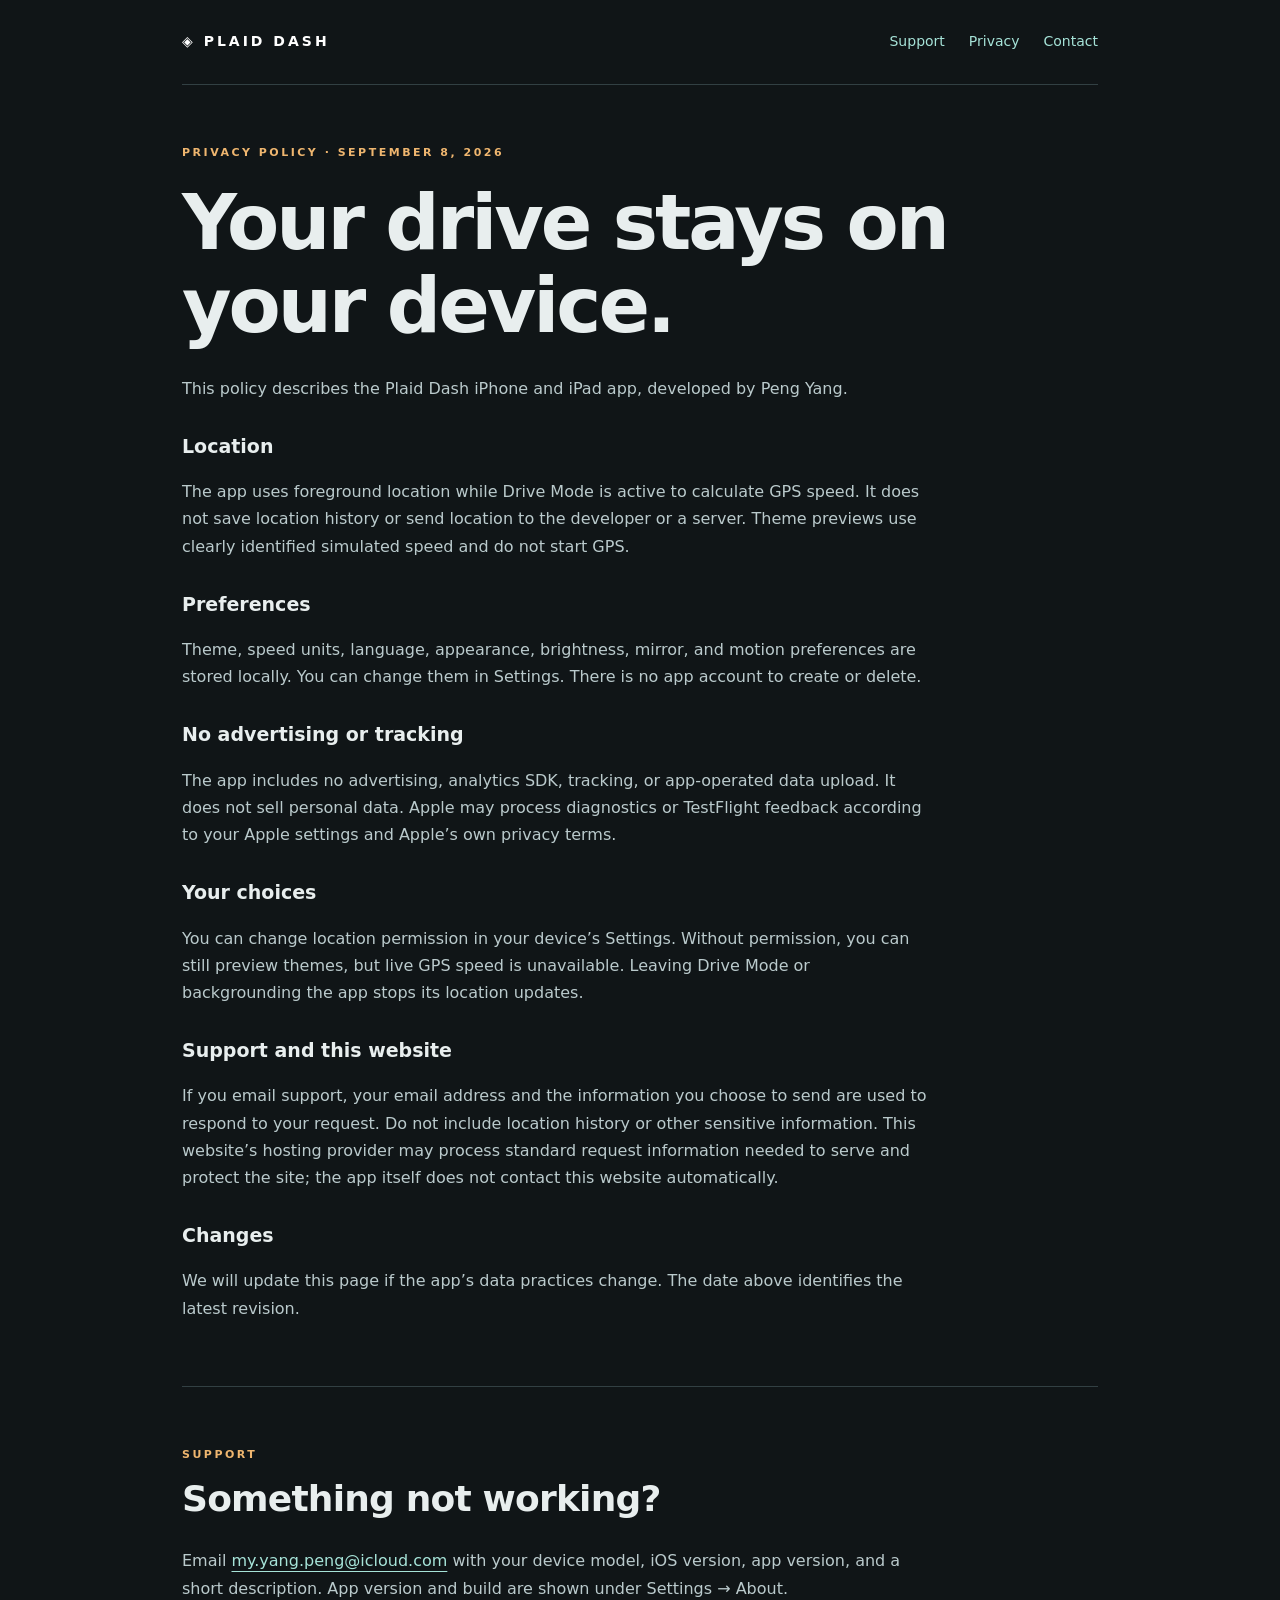
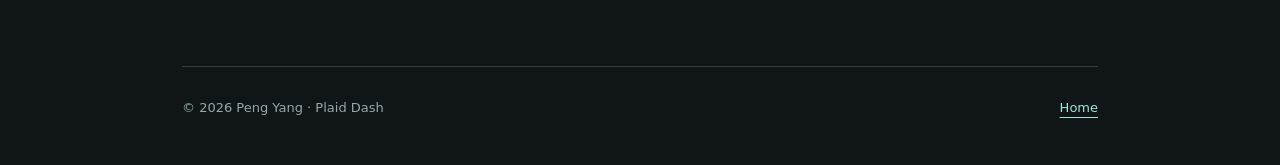
==== privacy/index.html @ 00608e83 "Separate home support and privacy on Plaid Dash domain" ====
<!doctype html>
<html lang="en"><head><meta charset="utf-8"><meta name="viewport" content="width=device-width, initial-scale=1"><title>Plaid Dash — Privacy Policy</title><meta name="description" content="Plaid Dash — Privacy Policy"><link rel="canonical" href="https://plaiddash.wzkeji.cn/privacy/"><link rel="stylesheet" href="/styles.css"><link rel="icon" href="/favicon.svg" type="image/svg+xml"></head><body><main><header><a class="brand" href="/">◈ PLAID DASH</a><nav aria-label="Page navigation"><a href="/support/">Support</a><a href="/privacy/">Privacy</a><a href="/support/#contact">Contact</a></nav></header><section id="privacy"><p class="eyebrow">PRIVACY POLICY · SEPTEMBER 8, 2026</p><h1>Your drive stays on your device.</h1><p>This policy describes the Plaid Dash iPhone and iPad app, developed by Peng Yang.</p><h3>Location</h3><p>The app uses foreground location while Drive Mode is active to calculate GPS speed. It does not save location history or send location to the developer or a server. Theme previews use clearly identified simulated speed and do not start GPS.</p><h3>Preferences</h3><p>Theme, speed units, language, appearance, brightness, mirror, and motion preferences are stored locally. You can change them in Settings. There is no app account to create or delete.</p><h3>No advertising or tracking</h3><p>The app includes no advertising, analytics SDK, tracking, or app-operated data upload. It does not sell personal data. Apple may process diagnostics or TestFlight feedback according to your Apple settings and Apple’s own privacy terms.</p><h3>Your choices</h3><p>You can change location permission in your device’s Settings. Without permission, you can still preview themes, but live GPS speed is unavailable. Leaving Drive Mode or backgrounding the app stops its location updates.</p><h3>Support and this website</h3><p>If you email support, your email address and the information you choose to send are used to respond to your request. Do not include location history or other sensitive information. This website’s hosting provider may process standard request information needed to serve and protect the site; the app itself does not contact this website automatically.</p><h3>Changes</h3><p>We will update this page if the app’s data practices change. The date above identifies the latest revision.</p></section><section id="contact"><p class="eyebrow">SUPPORT</p><h2>Something not working?</h2><p>Email <a href="mailto:my.yang.peng@icloud.com?subject=Plaid%20Dash%20support">my.yang.peng@icloud.com</a> with your device model, iOS version, app version, and a short description. App version and build are shown under Settings → About.</p></section><footer>© 2026 Peng Yang · Plaid Dash <a href="/">Home</a></footer></main></body></html>
---- styles.css ----
*{box-sizing:border-box}html{scroll-behavior:smooth;scroll-padding-top:24px}body{margin:0;background:#101517;color:#e8eeee;font-family:system-ui,-apple-system,BlinkMacSystemFont,"Segoe UI",sans-serif;line-height:1.7}main{max-width:980px;margin:auto;padding:0 32px}a{color:#a6e3d8;text-underline-offset:5px}a:focus-visible,summary:focus-visible{outline:3px solid #f0bd76;outline-offset:5px}header{display:flex;justify-content:space-between;gap:24px;padding:30px 0;border-bottom:1px solid #324043}.brand{text-decoration:none;font-size:14px;letter-spacing:3px;font-weight:700;color:#fff}nav{display:flex;gap:24px;font-size:14px}nav a{text-decoration:none}.intro{padding:76px 0 62px!important;max-width:700px}h1{font-size:clamp(42px,7vw,76px);line-height:1.08;letter-spacing:-3px;margin:20px 0 28px;font-weight:600}p{color:#bacacc;max-width:750px}.intro>p:not(.eyebrow){font-size:19px}.eyebrow{color:#efb66f;font-size:11px;letter-spacing:2.5px;font-weight:700}.note{font-size:15px!important;color:#a6e3d8}section{padding:48px 0;border-bottom:1px solid #324043}h2{font-size:clamp(26px,4vw,36px);line-height:1.25;font-weight:550;letter-spacing:-.8px;margin:12px 0 26px}h3{font-size:19px;margin:28px 0 8px}li{padding:5px 0;color:#bacacc}strong{color:#e8eeee}.questions{margin-top:32px}details{border-top:1px solid #324043;padding:20px 0}summary{cursor:pointer;font-size:18px;font-weight:550}details p{padding-left:20px}footer{padding:30px 0 46px;font-size:13px;color:#95a8aa;display:flex;justify-content:space-between;gap:20px}@media(max-width:540px){main{padding:0 22px}header{flex-direction:column;gap:16px}nav{gap:28px}.intro{padding-top:46px!important}h1{letter-spacing:-2px}section{padding:36px 0}footer{flex-direction:column}}@media(prefers-reduced-motion:reduce){html{scroll-behavior:auto}}
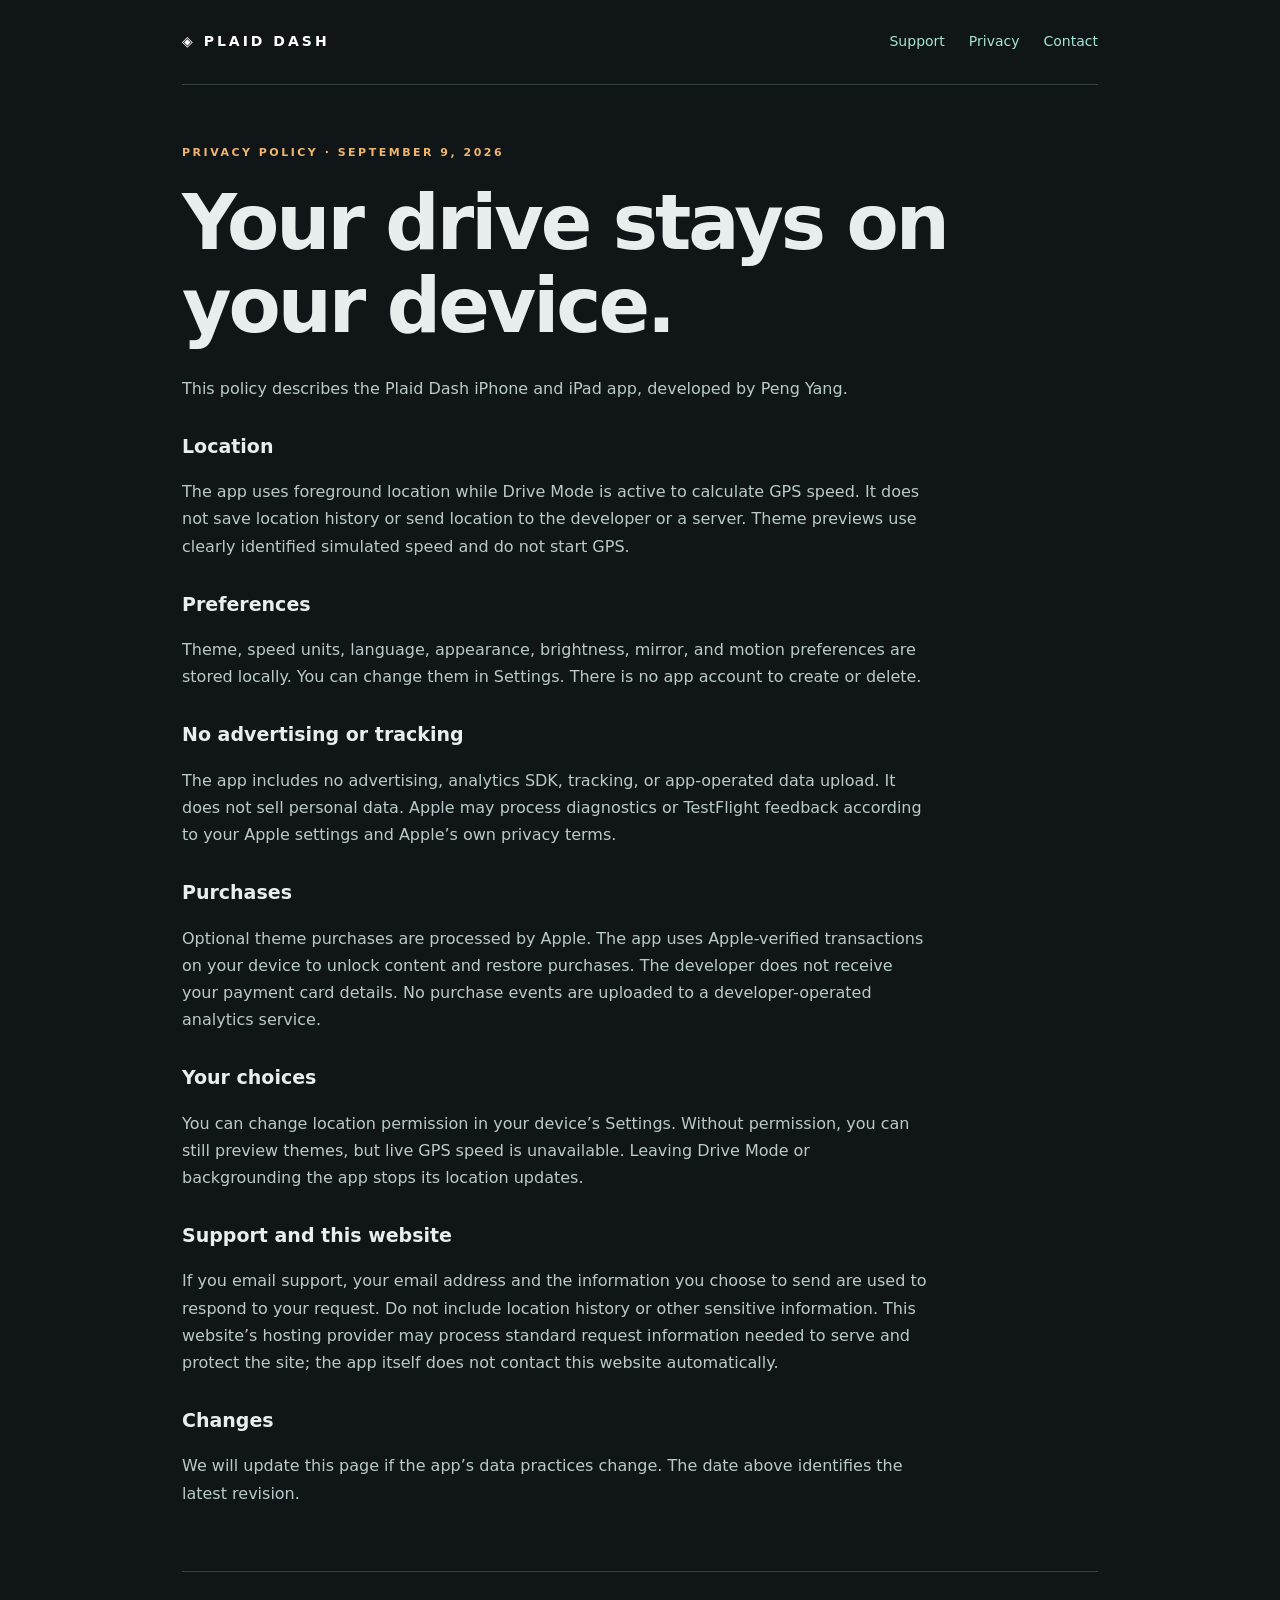
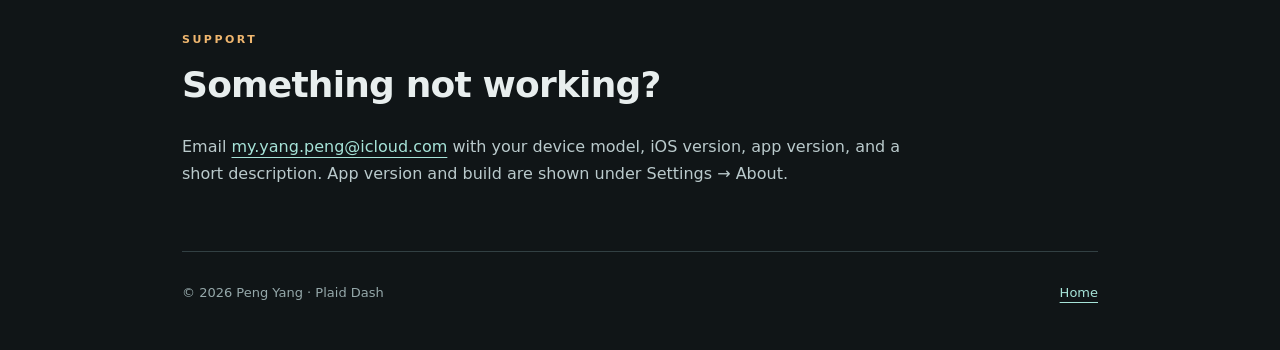
==== commit f722140e: "Describe optional theme pack and purchase privacy" ====
--- a/privacy/index.html
+++ b/privacy/index.html
@@ -1,2 +1,2 @@
 <!doctype html>
-<html lang="en"><head><meta charset="utf-8"><meta name="viewport" content="width=device-width, initial-scale=1"><title>Plaid Dash — Privacy Policy</title><meta name="description" content="Plaid Dash — Privacy Policy"><link rel="canonical" href="https://plaiddash.wzkeji.cn/privacy/"><link rel="stylesheet" href="/styles.css"><link rel="icon" href="/favicon.svg" type="image/svg+xml"></head><body><main><header><a class="brand" href="/">◈ PLAID DASH</a><nav aria-label="Page navigation"><a href="/support/">Support</a><a href="/privacy/">Privacy</a><a href="/support/#contact">Contact</a></nav></header><section id="privacy"><p class="eyebrow">PRIVACY POLICY · SEPTEMBER 8, 2026</p><h1>Your drive stays on your device.</h1><p>This policy describes the Plaid Dash iPhone and iPad app, developed by Peng Yang.</p><h3>Location</h3><p>The app uses foreground location while Drive Mode is active to calculate GPS speed. It does not save location history or send location to the developer or a server. Theme previews use clearly identified simulated speed and do not start GPS.</p><h3>Preferences</h3><p>Theme, speed units, language, appearance, brightness, mirror, and motion preferences are stored locally. You can change them in Settings. There is no app account to create or delete.</p><h3>No advertising or tracking</h3><p>The app includes no advertising, analytics SDK, tracking, or app-operated data upload. It does not sell personal data. Apple may process diagnostics or TestFlight feedback according to your Apple settings and Apple’s own privacy terms.</p><h3>Your choices</h3><p>You can change location permission in your device’s Settings. Without permission, you can still preview themes, but live GPS speed is unavailable. Leaving Drive Mode or backgrounding the app stops its location updates.</p><h3>Support and this website</h3><p>If you email support, your email address and the information you choose to send are used to respond to your request. Do not include location history or other sensitive information. This website’s hosting provider may process standard request information needed to serve and protect the site; the app itself does not contact this website automatically.</p><h3>Changes</h3><p>We will update this page if the app’s data practices change. The date above identifies the latest revision.</p></section><section id="contact"><p class="eyebrow">SUPPORT</p><h2>Something not working?</h2><p>Email <a href="mailto:my.yang.peng@icloud.com?subject=Plaid%20Dash%20support">my.yang.peng@icloud.com</a> with your device model, iOS version, app version, and a short description. App version and build are shown under Settings → About.</p></section><footer>© 2026 Peng Yang · Plaid Dash <a href="/">Home</a></footer></main></body></html>
+<html lang="en"><head><meta charset="utf-8"><meta name="viewport" content="width=device-width, initial-scale=1"><title>Plaid Dash — Privacy Policy</title><meta name="description" content="Plaid Dash — Privacy Policy"><link rel="canonical" href="https://plaiddash.wzkeji.cn/privacy/"><link rel="stylesheet" href="/styles.css"><link rel="icon" href="/favicon.svg" type="image/svg+xml"></head><body><main><header><a class="brand" href="/">◈ PLAID DASH</a><nav aria-label="Page navigation"><a href="/support/">Support</a><a href="/privacy/">Privacy</a><a href="/support/#contact">Contact</a></nav></header><section id="privacy"><p class="eyebrow">PRIVACY POLICY · SEPTEMBER 9, 2026</p><h1>Your drive stays on your device.</h1><p>This policy describes the Plaid Dash iPhone and iPad app, developed by Peng Yang.</p><h3>Location</h3><p>The app uses foreground location while Drive Mode is active to calculate GPS speed. It does not save location history or send location to the developer or a server. Theme previews use clearly identified simulated speed and do not start GPS.</p><h3>Preferences</h3><p>Theme, speed units, language, appearance, brightness, mirror, and motion preferences are stored locally. You can change them in Settings. There is no app account to create or delete.</p><h3>No advertising or tracking</h3><p>The app includes no advertising, analytics SDK, tracking, or app-operated data upload. It does not sell personal data. Apple may process diagnostics or TestFlight feedback according to your Apple settings and Apple’s own privacy terms.</p><h3>Purchases</h3><p>Optional theme purchases are processed by Apple. The app uses Apple-verified transactions on your device to unlock content and restore purchases. The developer does not receive your payment card details. No purchase events are uploaded to a developer-operated analytics service.</p><h3>Your choices</h3><p>You can change location permission in your device’s Settings. Without permission, you can still preview themes, but live GPS speed is unavailable. Leaving Drive Mode or backgrounding the app stops its location updates.</p><h3>Support and this website</h3><p>If you email support, your email address and the information you choose to send are used to respond to your request. Do not include location history or other sensitive information. This website’s hosting provider may process standard request information needed to serve and protect the site; the app itself does not contact this website automatically.</p><h3>Changes</h3><p>We will update this page if the app’s data practices change. The date above identifies the latest revision.</p></section><section id="contact"><p class="eyebrow">SUPPORT</p><h2>Something not working?</h2><p>Email <a href="mailto:my.yang.peng@icloud.com?subject=Plaid%20Dash%20support">my.yang.peng@icloud.com</a> with your device model, iOS version, app version, and a short description. App version and build are shown under Settings → About.</p></section><footer>© 2026 Peng Yang · Plaid Dash <a href="/">Home</a></footer></main></body></html>
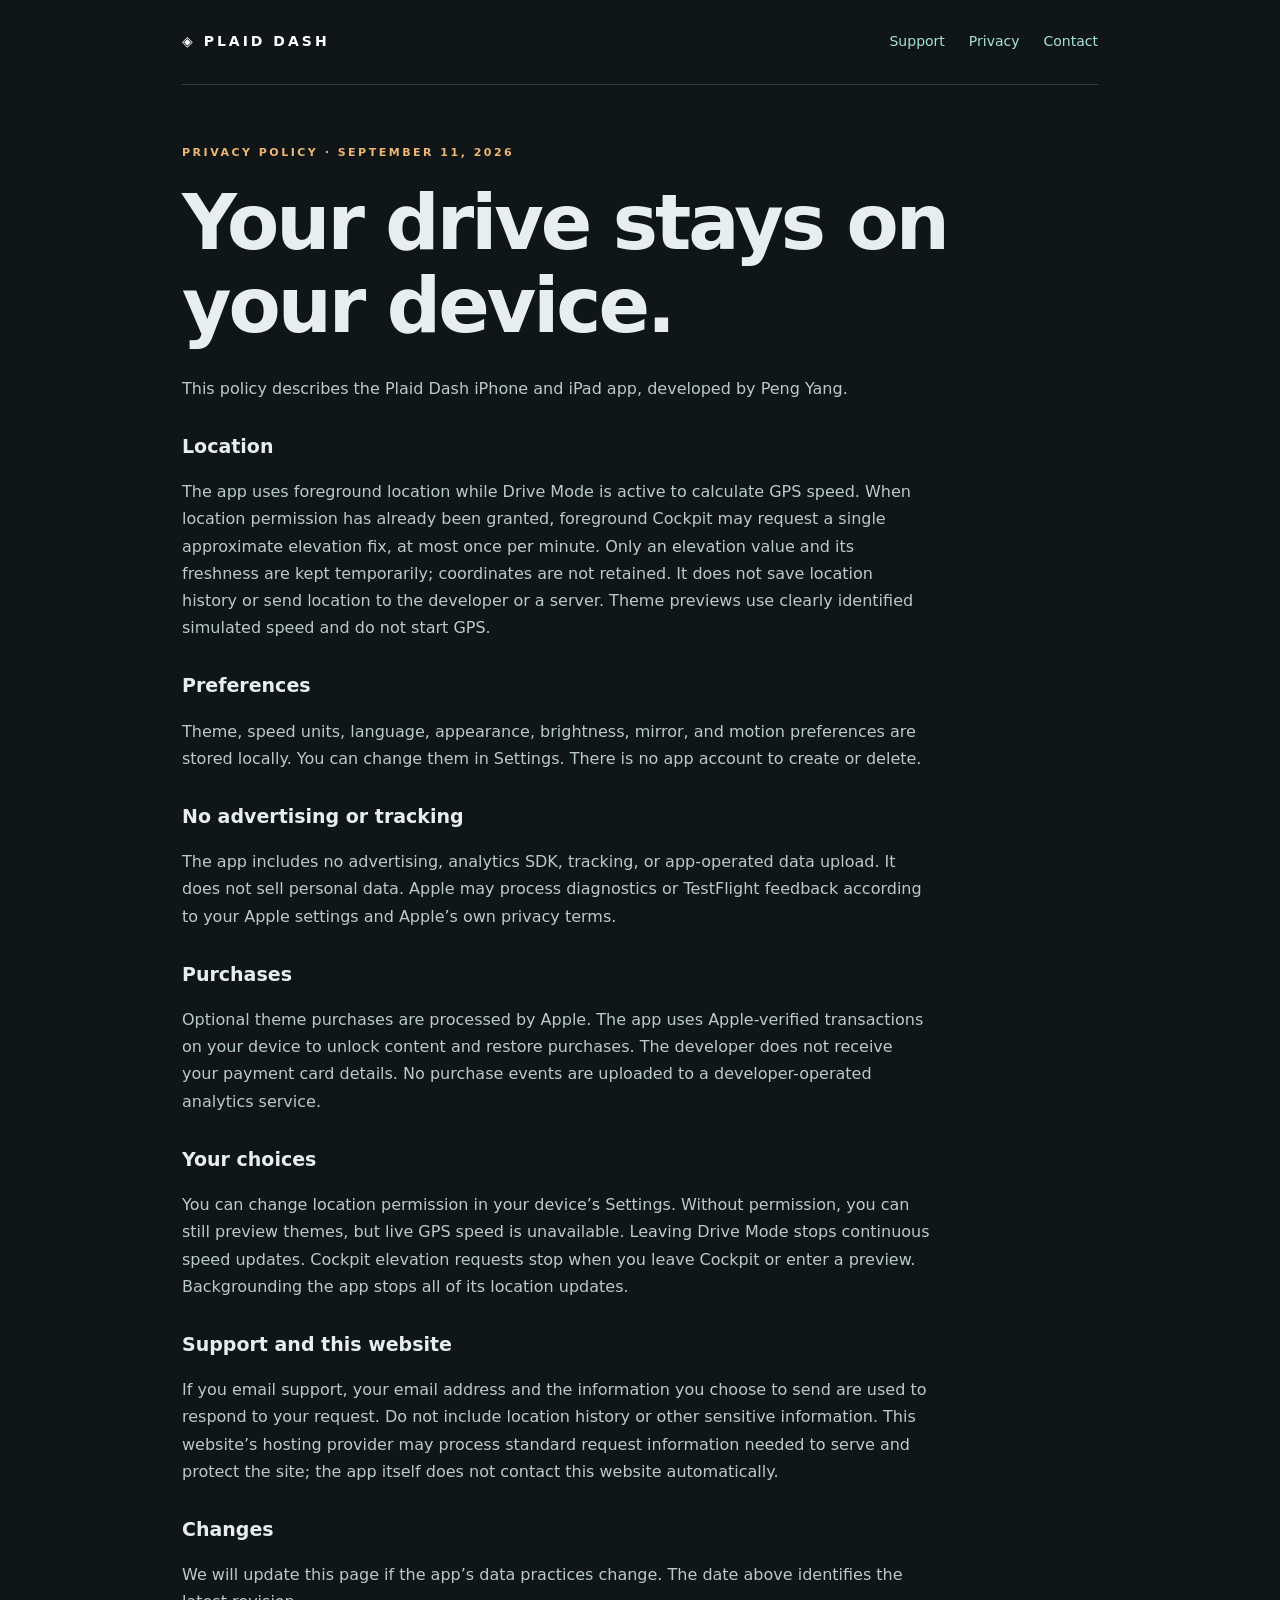
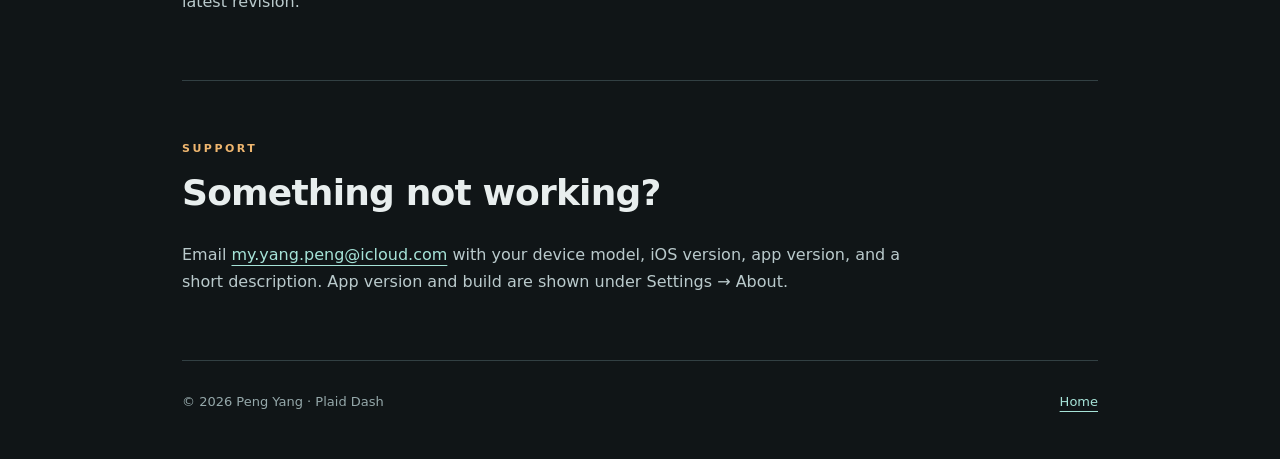
==== commit a716b6eb: "同步正式版主题介绍、海拔隐私说明和亮度帮助" ====
--- a/privacy/index.html
+++ b/privacy/index.html
@@ -1,2 +1,2 @@
 <!doctype html>
-<html lang="en"><head><meta charset="utf-8"><meta name="viewport" content="width=device-width, initial-scale=1"><title>Plaid Dash — Privacy Policy</title><meta name="description" content="Plaid Dash — Privacy Policy"><link rel="canonical" href="https://plaiddash.wzkeji.cn/privacy/"><link rel="stylesheet" href="/styles.css"><link rel="icon" href="/favicon.svg" type="image/svg+xml"></head><body><main><header><a class="brand" href="/">◈ PLAID DASH</a><nav aria-label="Page navigation"><a href="/support/">Support</a><a href="/privacy/">Privacy</a><a href="/support/#contact">Contact</a></nav></header><section id="privacy"><p class="eyebrow">PRIVACY POLICY · SEPTEMBER 9, 2026</p><h1>Your drive stays on your device.</h1><p>This policy describes the Plaid Dash iPhone and iPad app, developed by Peng Yang.</p><h3>Location</h3><p>The app uses foreground location while Drive Mode is active to calculate GPS speed. It does not save location history or send location to the developer or a server. Theme previews use clearly identified simulated speed and do not start GPS.</p><h3>Preferences</h3><p>Theme, speed units, language, appearance, brightness, mirror, and motion preferences are stored locally. You can change them in Settings. There is no app account to create or delete.</p><h3>No advertising or tracking</h3><p>The app includes no advertising, analytics SDK, tracking, or app-operated data upload. It does not sell personal data. Apple may process diagnostics or TestFlight feedback according to your Apple settings and Apple’s own privacy terms.</p><h3>Purchases</h3><p>Optional theme purchases are processed by Apple. The app uses Apple-verified transactions on your device to unlock content and restore purchases. The developer does not receive your payment card details. No purchase events are uploaded to a developer-operated analytics service.</p><h3>Your choices</h3><p>You can change location permission in your device’s Settings. Without permission, you can still preview themes, but live GPS speed is unavailable. Leaving Drive Mode or backgrounding the app stops its location updates.</p><h3>Support and this website</h3><p>If you email support, your email address and the information you choose to send are used to respond to your request. Do not include location history or other sensitive information. This website’s hosting provider may process standard request information needed to serve and protect the site; the app itself does not contact this website automatically.</p><h3>Changes</h3><p>We will update this page if the app’s data practices change. The date above identifies the latest revision.</p></section><section id="contact"><p class="eyebrow">SUPPORT</p><h2>Something not working?</h2><p>Email <a href="mailto:my.yang.peng@icloud.com?subject=Plaid%20Dash%20support">my.yang.peng@icloud.com</a> with your device model, iOS version, app version, and a short description. App version and build are shown under Settings → About.</p></section><footer>© 2026 Peng Yang · Plaid Dash <a href="/">Home</a></footer></main></body></html>
+<html lang="en"><head><meta charset="utf-8"><meta name="viewport" content="width=device-width, initial-scale=1"><title>Plaid Dash — Privacy Policy</title><meta name="description" content="Plaid Dash — Privacy Policy"><link rel="canonical" href="https://plaiddash.wzkeji.cn/privacy/"><link rel="stylesheet" href="/styles.css"><link rel="icon" href="/favicon.svg" type="image/svg+xml"></head><body><main><header><a class="brand" href="/">◈ PLAID DASH</a><nav aria-label="Page navigation"><a href="/support/">Support</a><a href="/privacy/">Privacy</a><a href="/support/#contact">Contact</a></nav></header><section id="privacy"><p class="eyebrow">PRIVACY POLICY · SEPTEMBER 11, 2026</p><h1>Your drive stays on your device.</h1><p>This policy describes the Plaid Dash iPhone and iPad app, developed by Peng Yang.</p><h3>Location</h3><p>The app uses foreground location while Drive Mode is active to calculate GPS speed. When location permission has already been granted, foreground Cockpit may request a single approximate elevation fix, at most once per minute. Only an elevation value and its freshness are kept temporarily; coordinates are not retained. It does not save location history or send location to the developer or a server. Theme previews use clearly identified simulated speed and do not start GPS.</p><h3>Preferences</h3><p>Theme, speed units, language, appearance, brightness, mirror, and motion preferences are stored locally. You can change them in Settings. There is no app account to create or delete.</p><h3>No advertising or tracking</h3><p>The app includes no advertising, analytics SDK, tracking, or app-operated data upload. It does not sell personal data. Apple may process diagnostics or TestFlight feedback according to your Apple settings and Apple’s own privacy terms.</p><h3>Purchases</h3><p>Optional theme purchases are processed by Apple. The app uses Apple-verified transactions on your device to unlock content and restore purchases. The developer does not receive your payment card details. No purchase events are uploaded to a developer-operated analytics service.</p><h3>Your choices</h3><p>You can change location permission in your device’s Settings. Without permission, you can still preview themes, but live GPS speed is unavailable. Leaving Drive Mode stops continuous speed updates. Cockpit elevation requests stop when you leave Cockpit or enter a preview. Backgrounding the app stops all of its location updates.</p><h3>Support and this website</h3><p>If you email support, your email address and the information you choose to send are used to respond to your request. Do not include location history or other sensitive information. This website’s hosting provider may process standard request information needed to serve and protect the site; the app itself does not contact this website automatically.</p><h3>Changes</h3><p>We will update this page if the app’s data practices change. The date above identifies the latest revision.</p></section><section id="contact"><p class="eyebrow">SUPPORT</p><h2>Something not working?</h2><p>Email <a href="mailto:my.yang.peng@icloud.com?subject=Plaid%20Dash%20support">my.yang.peng@icloud.com</a> with your device model, iOS version, app version, and a short description. App version and build are shown under Settings → About.</p></section><footer>© 2026 Peng Yang · Plaid Dash <a href="/">Home</a></footer></main></body></html>
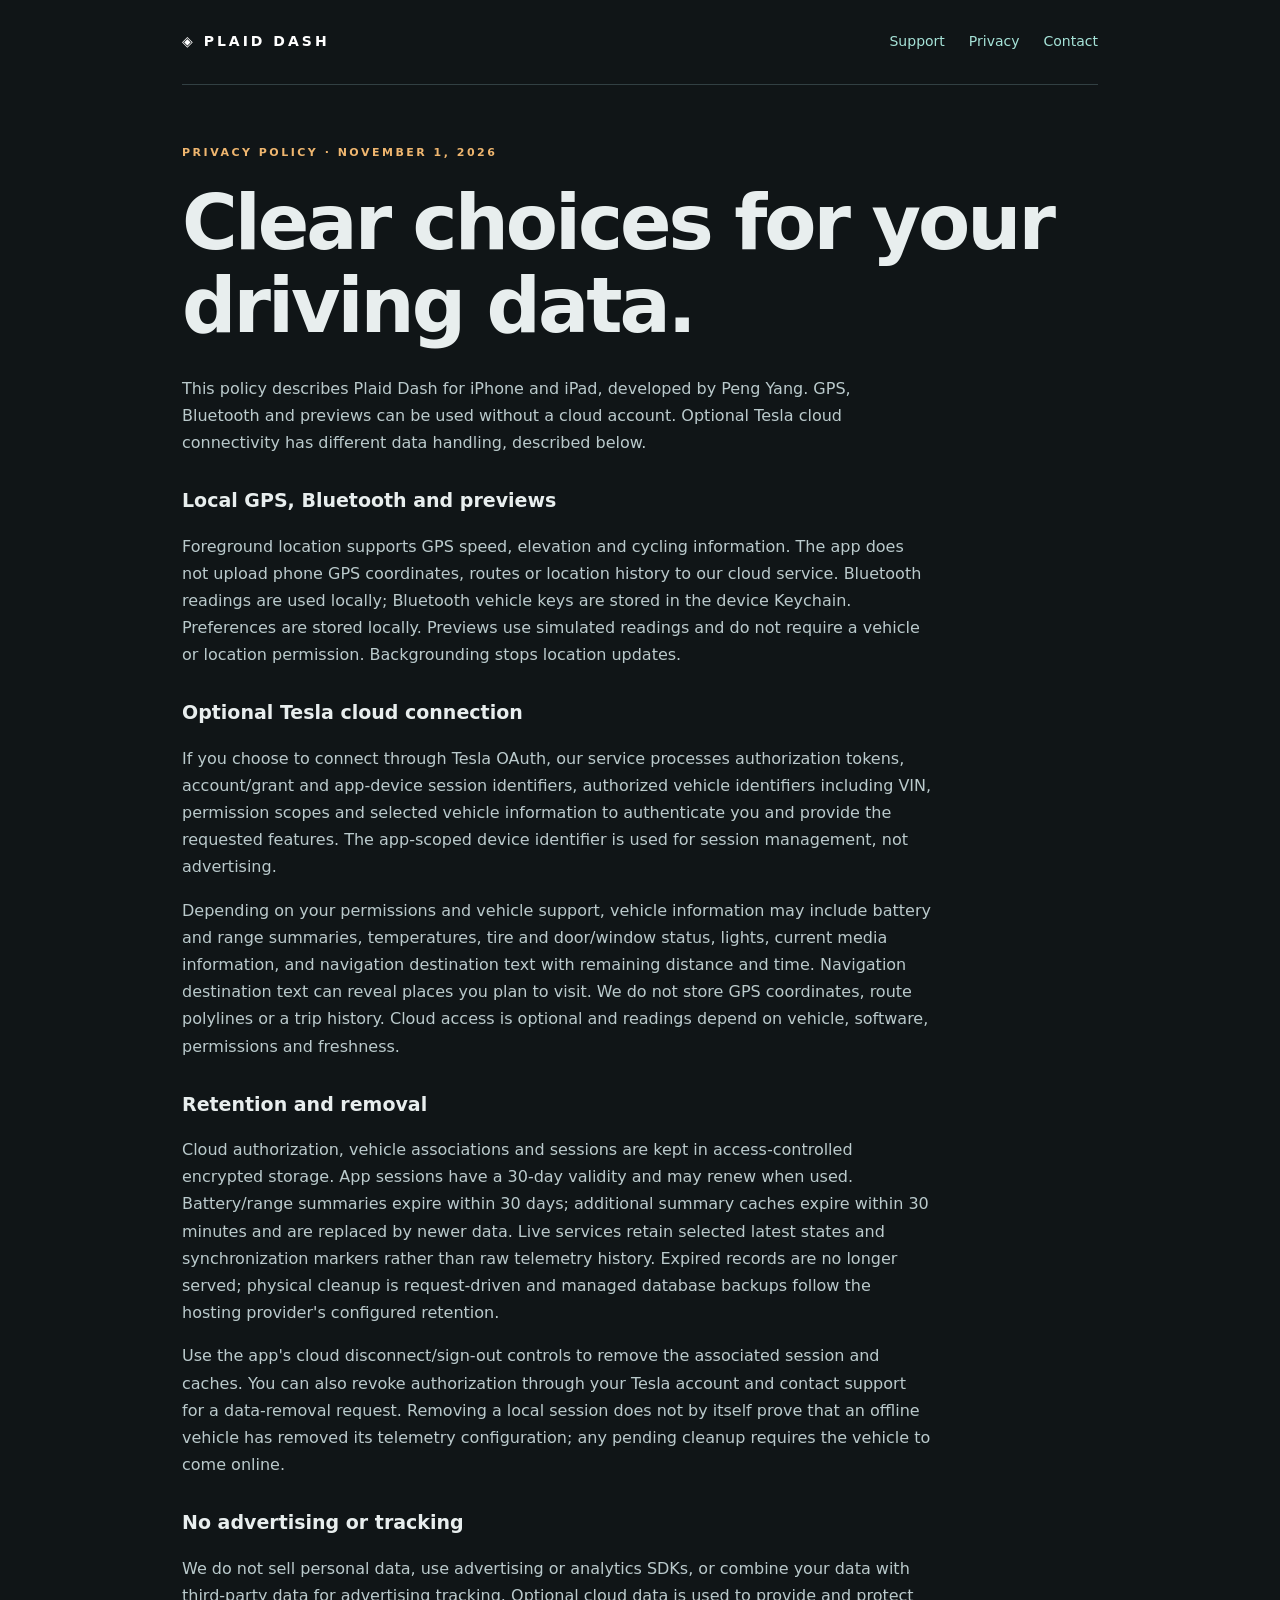
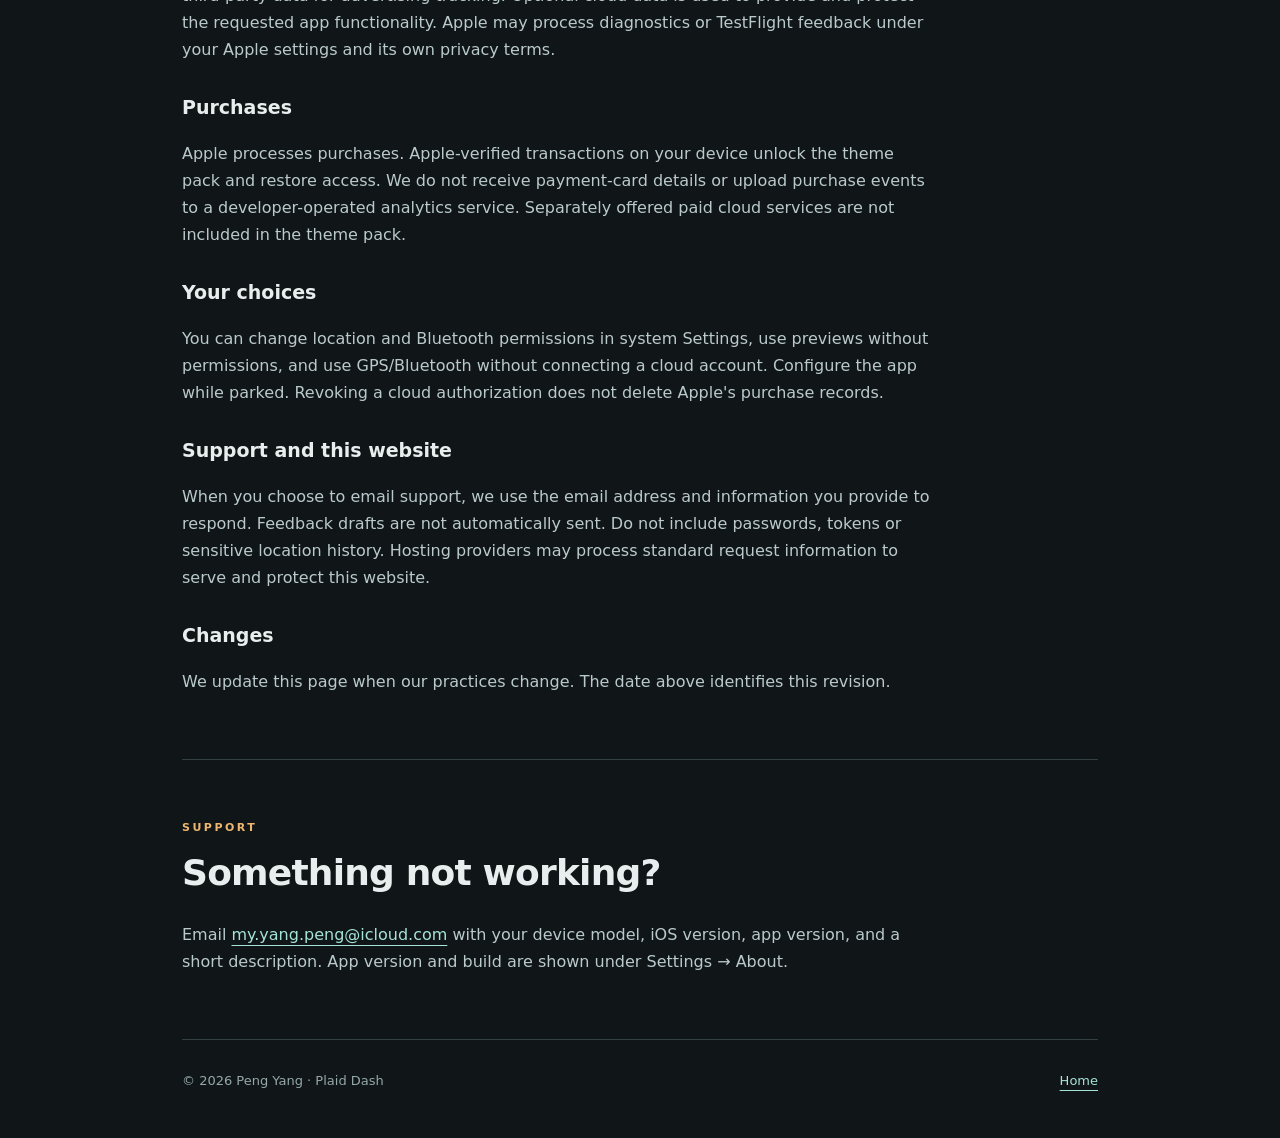
==== commit 07877c17: "Update privacy and support for optional Tesla cloud in 1.2.5" ====
--- a/privacy/index.html
+++ b/privacy/index.html
@@ -1,2 +1,2 @@
 <!doctype html>
-<html lang="en"><head><meta charset="utf-8"><meta name="viewport" content="width=device-width, initial-scale=1"><title>Plaid Dash — Privacy Policy</title><meta name="description" content="Plaid Dash — Privacy Policy"><link rel="canonical" href="https://plaiddash.wzkeji.cn/privacy/"><link rel="stylesheet" href="/styles.css"><link rel="icon" href="/favicon.svg" type="image/svg+xml"></head><body><main><header><a class="brand" href="/">◈ PLAID DASH</a><nav aria-label="Page navigation"><a href="/support/">Support</a><a href="/privacy/">Privacy</a><a href="/support/#contact">Contact</a></nav></header><section id="privacy"><p class="eyebrow">PRIVACY POLICY · SEPTEMBER 11, 2026</p><h1>Your drive stays on your device.</h1><p>This policy describes the Plaid Dash iPhone and iPad app, developed by Peng Yang.</p><h3>Location</h3><p>The app uses foreground location while Drive Mode is active to calculate GPS speed. When location permission has already been granted, foreground Cockpit may request a single approximate elevation fix, at most once per minute. Only an elevation value and its freshness are kept temporarily; coordinates are not retained. It does not save location history or send location to the developer or a server. Theme previews use clearly identified simulated speed and do not start GPS.</p><h3>Preferences</h3><p>Theme, speed units, language, appearance, brightness, mirror, and motion preferences are stored locally. You can change them in Settings. There is no app account to create or delete.</p><h3>No advertising or tracking</h3><p>The app includes no advertising, analytics SDK, tracking, or app-operated data upload. It does not sell personal data. Apple may process diagnostics or TestFlight feedback according to your Apple settings and Apple’s own privacy terms.</p><h3>Purchases</h3><p>Optional theme purchases are processed by Apple. The app uses Apple-verified transactions on your device to unlock content and restore purchases. The developer does not receive your payment card details. No purchase events are uploaded to a developer-operated analytics service.</p><h3>Your choices</h3><p>You can change location permission in your device’s Settings. Without permission, you can still preview themes, but live GPS speed is unavailable. Leaving Drive Mode stops continuous speed updates. Cockpit elevation requests stop when you leave Cockpit or enter a preview. Backgrounding the app stops all of its location updates.</p><h3>Support and this website</h3><p>If you email support, your email address and the information you choose to send are used to respond to your request. Do not include location history or other sensitive information. This website’s hosting provider may process standard request information needed to serve and protect the site; the app itself does not contact this website automatically.</p><h3>Changes</h3><p>We will update this page if the app’s data practices change. The date above identifies the latest revision.</p></section><section id="contact"><p class="eyebrow">SUPPORT</p><h2>Something not working?</h2><p>Email <a href="mailto:my.yang.peng@icloud.com?subject=Plaid%20Dash%20support">my.yang.peng@icloud.com</a> with your device model, iOS version, app version, and a short description. App version and build are shown under Settings → About.</p></section><footer>© 2026 Peng Yang · Plaid Dash <a href="/">Home</a></footer></main></body></html>
+<html lang="en"><head><meta charset="utf-8"><meta name="viewport" content="width=device-width, initial-scale=1"><title>Plaid Dash — Privacy Policy</title><meta name="description" content="Plaid Dash — Privacy Policy"><link rel="canonical" href="https://plaiddash.wzkeji.cn/privacy/"><link rel="stylesheet" href="/styles.css"><link rel="icon" href="/favicon.svg" type="image/svg+xml"></head><body><main><header><a class="brand" href="/">◈ PLAID DASH</a><nav aria-label="Page navigation"><a href="/support/">Support</a><a href="/privacy/">Privacy</a><a href="/support/#contact">Contact</a></nav></header><section id="privacy"><p class="eyebrow">PRIVACY POLICY · NOVEMBER 1, 2026</p><h1>Clear choices for your driving data.</h1><p>This policy describes Plaid Dash for iPhone and iPad, developed by Peng Yang. GPS, Bluetooth and previews can be used without a cloud account. Optional Tesla cloud connectivity has different data handling, described below.</p><h3>Local GPS, Bluetooth and previews</h3><p>Foreground location supports GPS speed, elevation and cycling information. The app does not upload phone GPS coordinates, routes or location history to our cloud service. Bluetooth readings are used locally; Bluetooth vehicle keys are stored in the device Keychain. Preferences are stored locally. Previews use simulated readings and do not require a vehicle or location permission. Backgrounding stops location updates.</p><h3>Optional Tesla cloud connection</h3><p>If you choose to connect through Tesla OAuth, our service processes authorization tokens, account/grant and app-device session identifiers, authorized vehicle identifiers including VIN, permission scopes and selected vehicle information to authenticate you and provide the requested features. The app-scoped device identifier is used for session management, not advertising.</p><p>Depending on your permissions and vehicle support, vehicle information may include battery and range summaries, temperatures, tire and door/window status, lights, current media information, and navigation destination text with remaining distance and time. Navigation destination text can reveal places you plan to visit. We do not store GPS coordinates, route polylines or a trip history. Cloud access is optional and readings depend on vehicle, software, permissions and freshness.</p><h3>Retention and removal</h3><p>Cloud authorization, vehicle associations and sessions are kept in access-controlled encrypted storage. App sessions have a 30-day validity and may renew when used. Battery/range summaries expire within 30 days; additional summary caches expire within 30 minutes and are replaced by newer data. Live services retain selected latest states and synchronization markers rather than raw telemetry history. Expired records are no longer served; physical cleanup is request-driven and managed database backups follow the hosting provider's configured retention.</p><p>Use the app's cloud disconnect/sign-out controls to remove the associated session and caches. You can also revoke authorization through your Tesla account and contact support for a data-removal request. Removing a local session does not by itself prove that an offline vehicle has removed its telemetry configuration; any pending cleanup requires the vehicle to come online.</p><h3>No advertising or tracking</h3><p>We do not sell personal data, use advertising or analytics SDKs, or combine your data with third-party data for advertising tracking. Optional cloud data is used to provide and protect the requested app functionality. Apple may process diagnostics or TestFlight feedback under your Apple settings and its own privacy terms.</p><h3>Purchases</h3><p>Apple processes purchases. Apple-verified transactions on your device unlock the theme pack and restore access. We do not receive payment-card details or upload purchase events to a developer-operated analytics service. Separately offered paid cloud services are not included in the theme pack.</p><h3>Your choices</h3><p>You can change location and Bluetooth permissions in system Settings, use previews without permissions, and use GPS/Bluetooth without connecting a cloud account. Configure the app while parked. Revoking a cloud authorization does not delete Apple's purchase records.</p><h3>Support and this website</h3><p>When you choose to email support, we use the email address and information you provide to respond. Feedback drafts are not automatically sent. Do not include passwords, tokens or sensitive location history. Hosting providers may process standard request information to serve and protect this website.</p><h3>Changes</h3><p>We update this page when our practices change. The date above identifies this revision.</p></section><section id="contact"><p class="eyebrow">SUPPORT</p><h2>Something not working?</h2><p>Email <a href="mailto:my.yang.peng@icloud.com?subject=Plaid%20Dash%20support">my.yang.peng@icloud.com</a> with your device model, iOS version, app version, and a short description. App version and build are shown under Settings → About.</p></section><footer>© 2026 Peng Yang · Plaid Dash <a href="/">Home</a></footer></main></body></html>
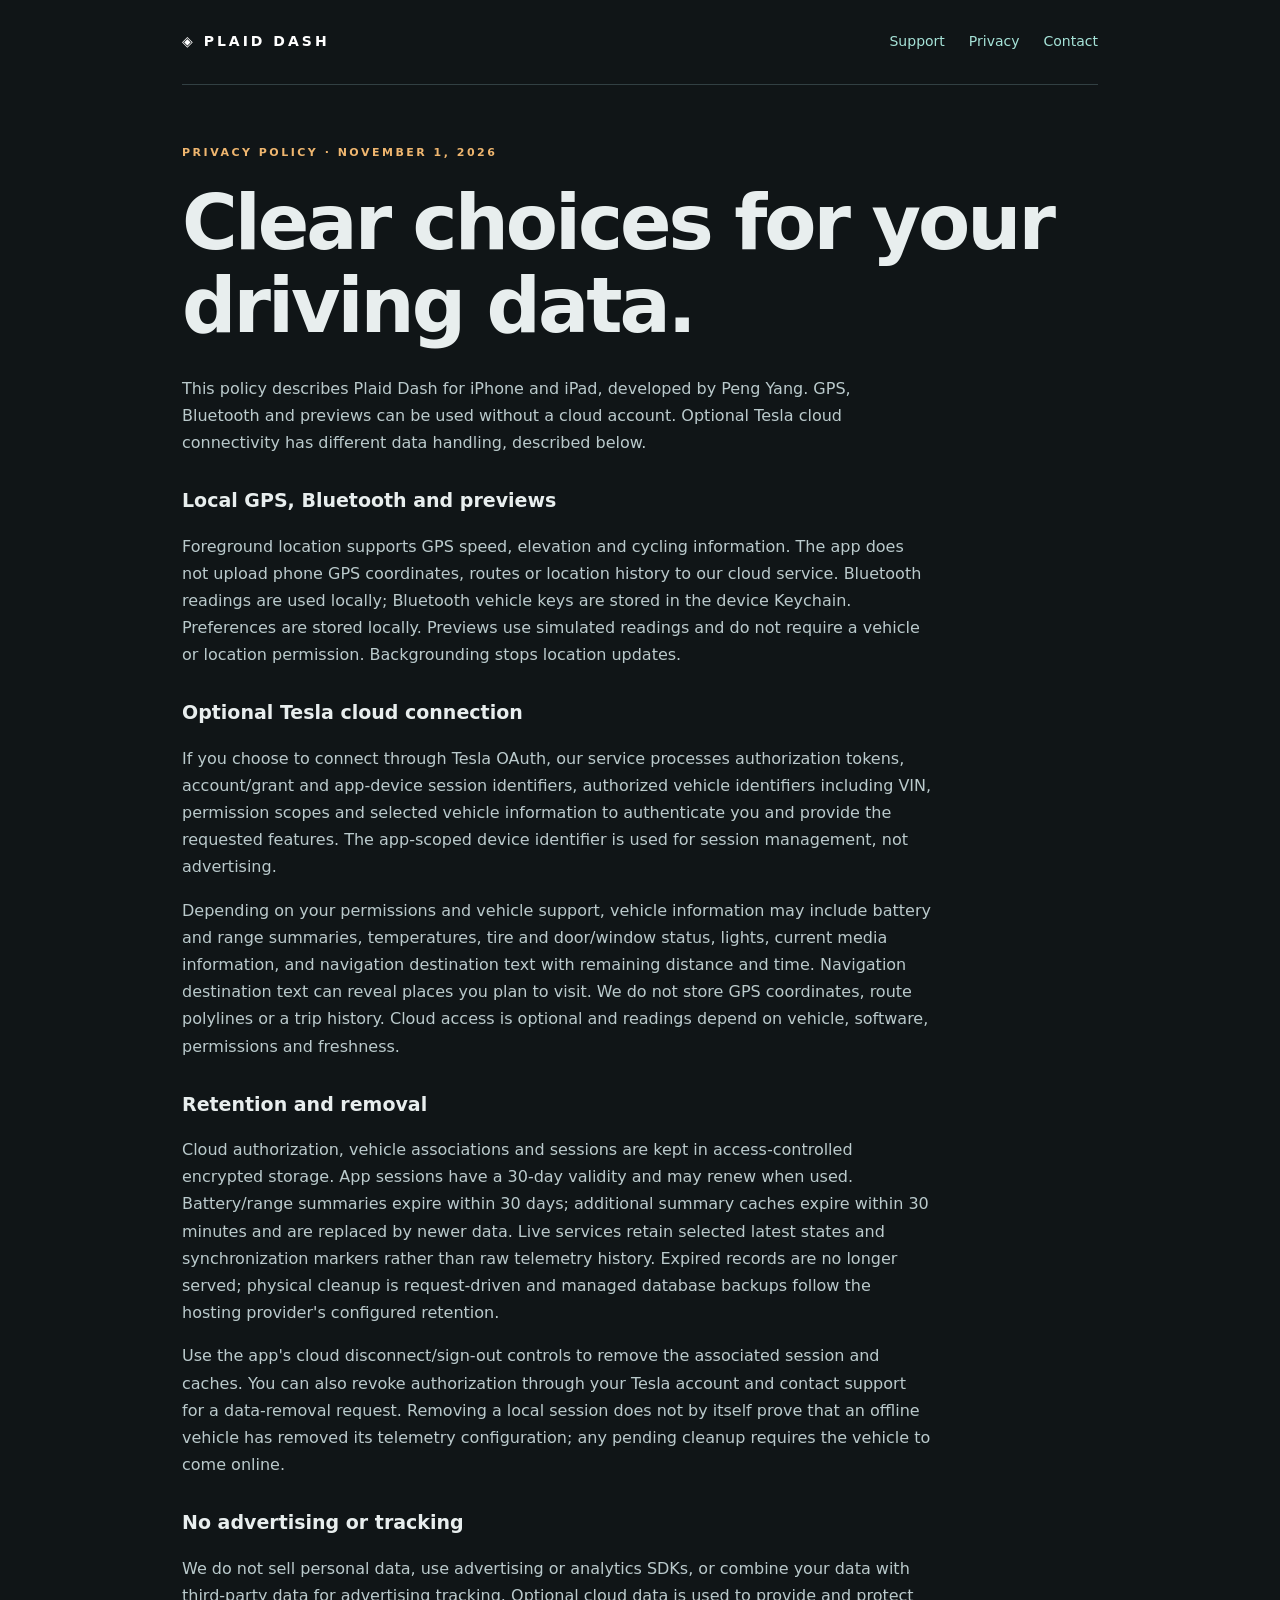
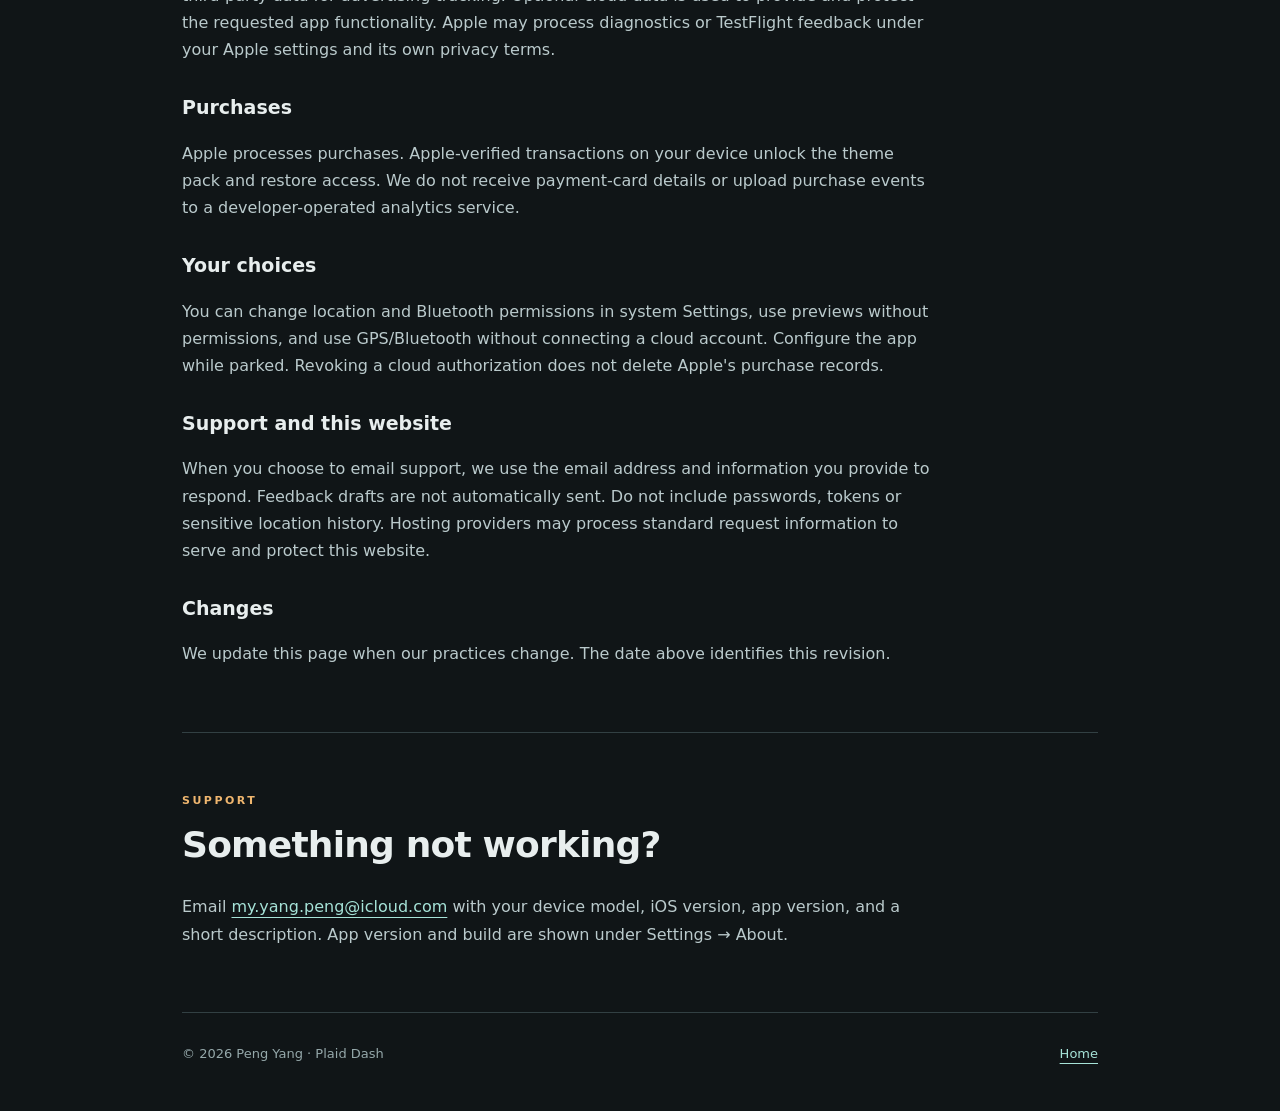
==== commit 75884bdc: "Lead promotion with dashboard experience and remove purchase scope" ====
--- a/privacy/index.html
+++ b/privacy/index.html
@@ -1,2 +1,2 @@
 <!doctype html>
-<html lang="en"><head><meta charset="utf-8"><meta name="viewport" content="width=device-width, initial-scale=1"><title>Plaid Dash — Privacy Policy</title><meta name="description" content="Plaid Dash — Privacy Policy"><link rel="canonical" href="https://plaiddash.wzkeji.cn/privacy/"><link rel="stylesheet" href="/styles.css"><link rel="icon" href="/favicon.svg" type="image/svg+xml"></head><body><main><header><a class="brand" href="/">◈ PLAID DASH</a><nav aria-label="Page navigation"><a href="/support/">Support</a><a href="/privacy/">Privacy</a><a href="/support/#contact">Contact</a></nav></header><section id="privacy"><p class="eyebrow">PRIVACY POLICY · NOVEMBER 1, 2026</p><h1>Clear choices for your driving data.</h1><p>This policy describes Plaid Dash for iPhone and iPad, developed by Peng Yang. GPS, Bluetooth and previews can be used without a cloud account. Optional Tesla cloud connectivity has different data handling, described below.</p><h3>Local GPS, Bluetooth and previews</h3><p>Foreground location supports GPS speed, elevation and cycling information. The app does not upload phone GPS coordinates, routes or location history to our cloud service. Bluetooth readings are used locally; Bluetooth vehicle keys are stored in the device Keychain. Preferences are stored locally. Previews use simulated readings and do not require a vehicle or location permission. Backgrounding stops location updates.</p><h3>Optional Tesla cloud connection</h3><p>If you choose to connect through Tesla OAuth, our service processes authorization tokens, account/grant and app-device session identifiers, authorized vehicle identifiers including VIN, permission scopes and selected vehicle information to authenticate you and provide the requested features. The app-scoped device identifier is used for session management, not advertising.</p><p>Depending on your permissions and vehicle support, vehicle information may include battery and range summaries, temperatures, tire and door/window status, lights, current media information, and navigation destination text with remaining distance and time. Navigation destination text can reveal places you plan to visit. We do not store GPS coordinates, route polylines or a trip history. Cloud access is optional and readings depend on vehicle, software, permissions and freshness.</p><h3>Retention and removal</h3><p>Cloud authorization, vehicle associations and sessions are kept in access-controlled encrypted storage. App sessions have a 30-day validity and may renew when used. Battery/range summaries expire within 30 days; additional summary caches expire within 30 minutes and are replaced by newer data. Live services retain selected latest states and synchronization markers rather than raw telemetry history. Expired records are no longer served; physical cleanup is request-driven and managed database backups follow the hosting provider's configured retention.</p><p>Use the app's cloud disconnect/sign-out controls to remove the associated session and caches. You can also revoke authorization through your Tesla account and contact support for a data-removal request. Removing a local session does not by itself prove that an offline vehicle has removed its telemetry configuration; any pending cleanup requires the vehicle to come online.</p><h3>No advertising or tracking</h3><p>We do not sell personal data, use advertising or analytics SDKs, or combine your data with third-party data for advertising tracking. Optional cloud data is used to provide and protect the requested app functionality. Apple may process diagnostics or TestFlight feedback under your Apple settings and its own privacy terms.</p><h3>Purchases</h3><p>Apple processes purchases. Apple-verified transactions on your device unlock the theme pack and restore access. We do not receive payment-card details or upload purchase events to a developer-operated analytics service. Separately offered paid cloud services are not included in the theme pack.</p><h3>Your choices</h3><p>You can change location and Bluetooth permissions in system Settings, use previews without permissions, and use GPS/Bluetooth without connecting a cloud account. Configure the app while parked. Revoking a cloud authorization does not delete Apple's purchase records.</p><h3>Support and this website</h3><p>When you choose to email support, we use the email address and information you provide to respond. Feedback drafts are not automatically sent. Do not include passwords, tokens or sensitive location history. Hosting providers may process standard request information to serve and protect this website.</p><h3>Changes</h3><p>We update this page when our practices change. The date above identifies this revision.</p></section><section id="contact"><p class="eyebrow">SUPPORT</p><h2>Something not working?</h2><p>Email <a href="mailto:my.yang.peng@icloud.com?subject=Plaid%20Dash%20support">my.yang.peng@icloud.com</a> with your device model, iOS version, app version, and a short description. App version and build are shown under Settings → About.</p></section><footer>© 2026 Peng Yang · Plaid Dash <a href="/">Home</a></footer></main></body></html>
+<html lang="en"><head><meta charset="utf-8"><meta name="viewport" content="width=device-width, initial-scale=1"><title>Plaid Dash — Privacy Policy</title><meta name="description" content="Plaid Dash — Privacy Policy"><link rel="canonical" href="https://plaiddash.wzkeji.cn/privacy/"><link rel="stylesheet" href="/styles.css"><link rel="icon" href="/favicon.svg" type="image/svg+xml"></head><body><main><header><a class="brand" href="/">◈ PLAID DASH</a><nav aria-label="Page navigation"><a href="/support/">Support</a><a href="/privacy/">Privacy</a><a href="/support/#contact">Contact</a></nav></header><section id="privacy"><p class="eyebrow">PRIVACY POLICY · NOVEMBER 1, 2026</p><h1>Clear choices for your driving data.</h1><p>This policy describes Plaid Dash for iPhone and iPad, developed by Peng Yang. GPS, Bluetooth and previews can be used without a cloud account. Optional Tesla cloud connectivity has different data handling, described below.</p><h3>Local GPS, Bluetooth and previews</h3><p>Foreground location supports GPS speed, elevation and cycling information. The app does not upload phone GPS coordinates, routes or location history to our cloud service. Bluetooth readings are used locally; Bluetooth vehicle keys are stored in the device Keychain. Preferences are stored locally. Previews use simulated readings and do not require a vehicle or location permission. Backgrounding stops location updates.</p><h3>Optional Tesla cloud connection</h3><p>If you choose to connect through Tesla OAuth, our service processes authorization tokens, account/grant and app-device session identifiers, authorized vehicle identifiers including VIN, permission scopes and selected vehicle information to authenticate you and provide the requested features. The app-scoped device identifier is used for session management, not advertising.</p><p>Depending on your permissions and vehicle support, vehicle information may include battery and range summaries, temperatures, tire and door/window status, lights, current media information, and navigation destination text with remaining distance and time. Navigation destination text can reveal places you plan to visit. We do not store GPS coordinates, route polylines or a trip history. Cloud access is optional and readings depend on vehicle, software, permissions and freshness.</p><h3>Retention and removal</h3><p>Cloud authorization, vehicle associations and sessions are kept in access-controlled encrypted storage. App sessions have a 30-day validity and may renew when used. Battery/range summaries expire within 30 days; additional summary caches expire within 30 minutes and are replaced by newer data. Live services retain selected latest states and synchronization markers rather than raw telemetry history. Expired records are no longer served; physical cleanup is request-driven and managed database backups follow the hosting provider's configured retention.</p><p>Use the app's cloud disconnect/sign-out controls to remove the associated session and caches. You can also revoke authorization through your Tesla account and contact support for a data-removal request. Removing a local session does not by itself prove that an offline vehicle has removed its telemetry configuration; any pending cleanup requires the vehicle to come online.</p><h3>No advertising or tracking</h3><p>We do not sell personal data, use advertising or analytics SDKs, or combine your data with third-party data for advertising tracking. Optional cloud data is used to provide and protect the requested app functionality. Apple may process diagnostics or TestFlight feedback under your Apple settings and its own privacy terms.</p><h3>Purchases</h3><p>Apple processes purchases. Apple-verified transactions on your device unlock the theme pack and restore access. We do not receive payment-card details or upload purchase events to a developer-operated analytics service.</p><h3>Your choices</h3><p>You can change location and Bluetooth permissions in system Settings, use previews without permissions, and use GPS/Bluetooth without connecting a cloud account. Configure the app while parked. Revoking a cloud authorization does not delete Apple's purchase records.</p><h3>Support and this website</h3><p>When you choose to email support, we use the email address and information you provide to respond. Feedback drafts are not automatically sent. Do not include passwords, tokens or sensitive location history. Hosting providers may process standard request information to serve and protect this website.</p><h3>Changes</h3><p>We update this page when our practices change. The date above identifies this revision.</p></section><section id="contact"><p class="eyebrow">SUPPORT</p><h2>Something not working?</h2><p>Email <a href="mailto:my.yang.peng@icloud.com?subject=Plaid%20Dash%20support">my.yang.peng@icloud.com</a> with your device model, iOS version, app version, and a short description. App version and build are shown under Settings → About.</p></section><footer>© 2026 Peng Yang · Plaid Dash <a href="/">Home</a></footer></main></body></html>
